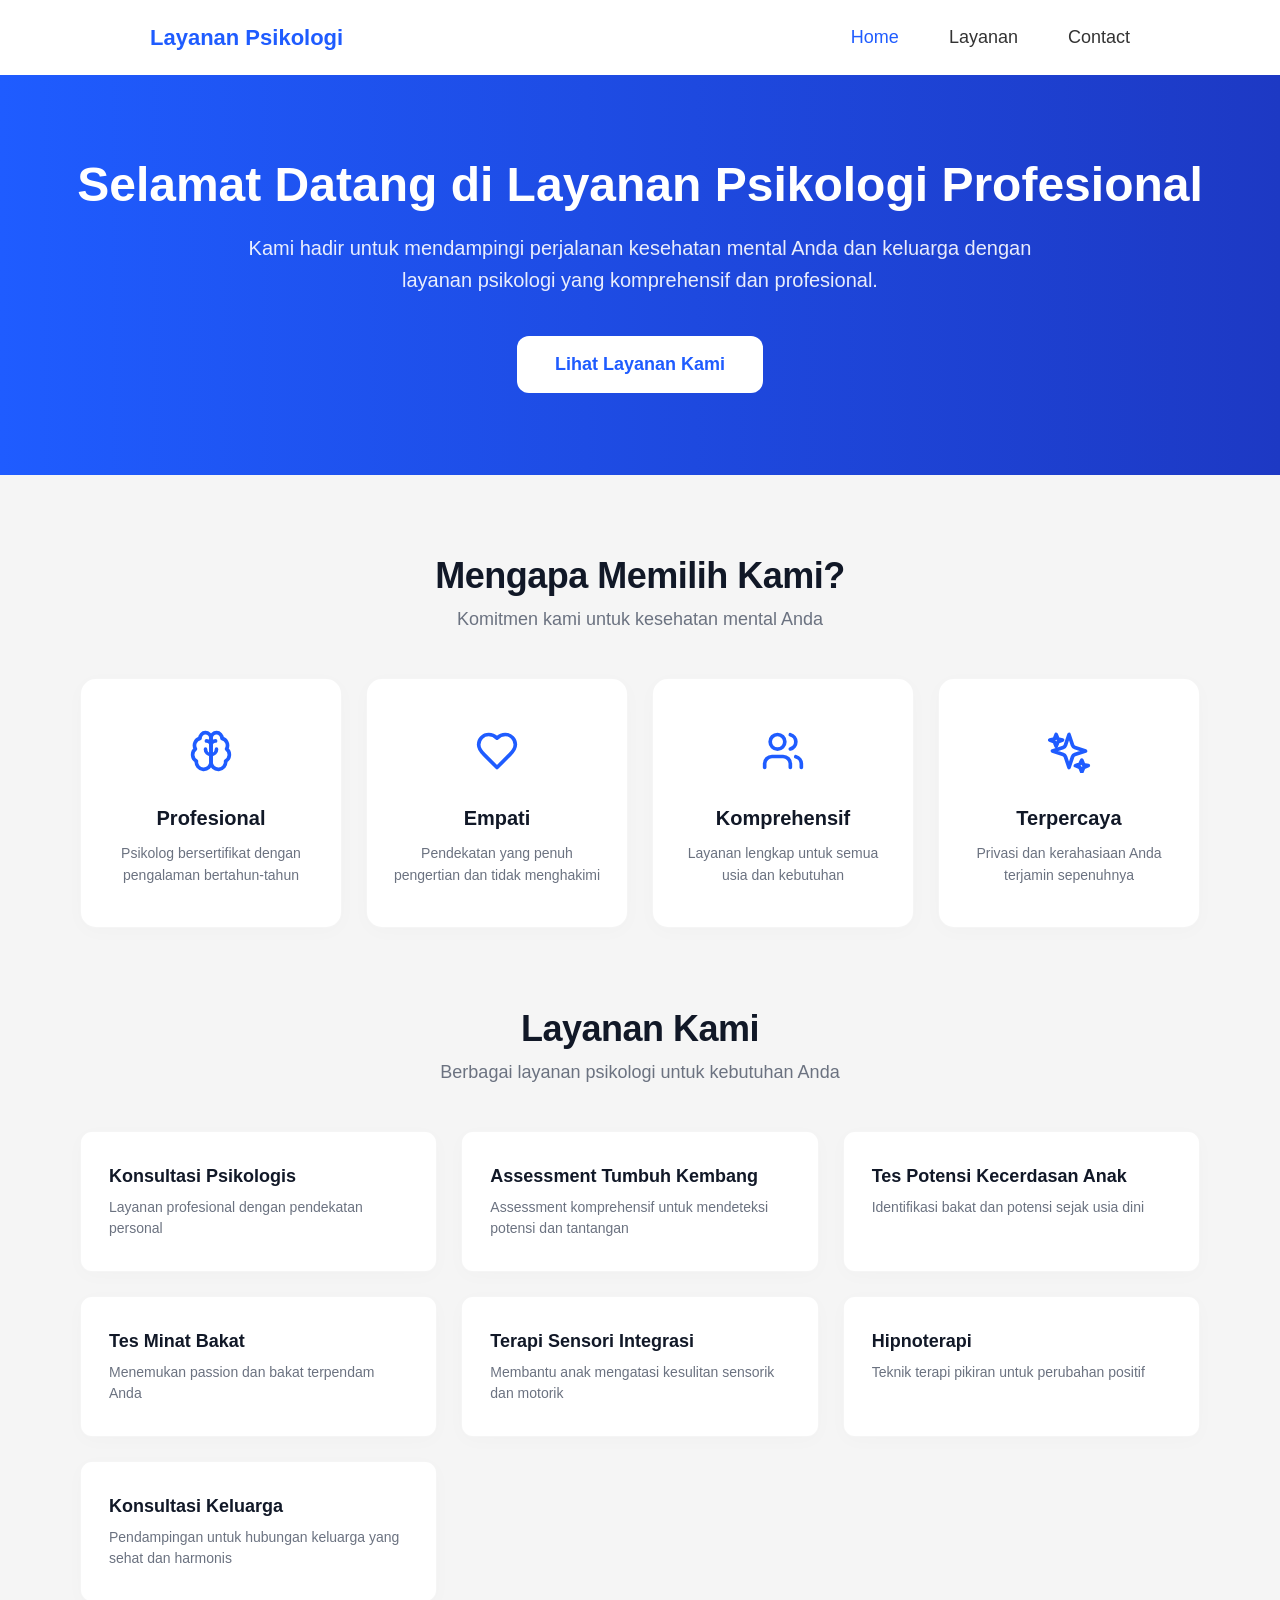
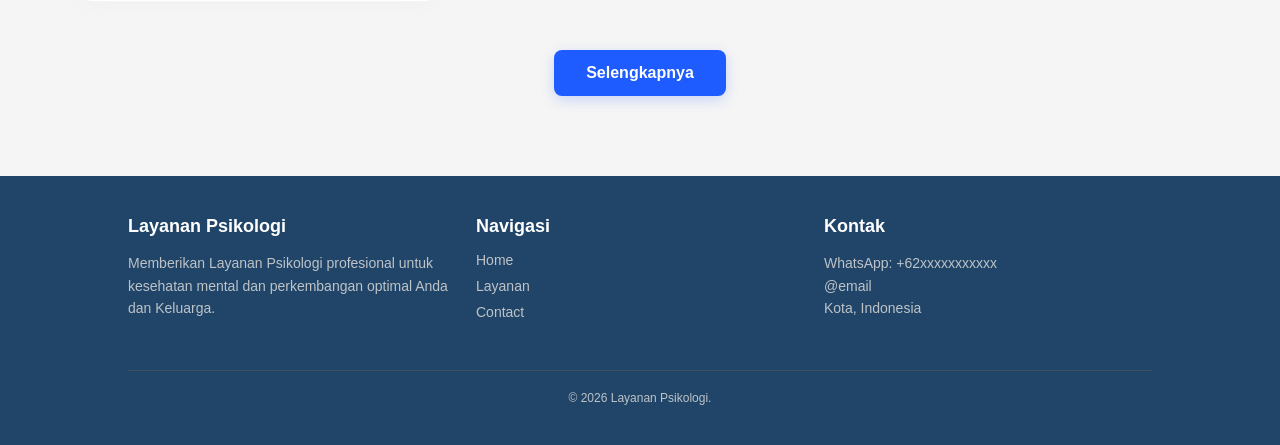
==== index.html @ d6e8cde5 "Update and rename home.html to index.html" ====
<!DOCTYPE html>
<html lang="id">

<head>
    <meta charset="UTF-8">
    <meta name="viewport" content="width=device-width, initial-scale=1.0">
    <link rel="stylesheet" href="projek.css">
    <title>Layanan Psikologi Profesional</title>
</head>

<body>
    <div class="header">
        <p>Layanan Psikologi</p>
        <ul>
            <li><a href="home.html" class="active">Home</a></li>
            <li><a href="layanan.html">Layanan</a></li>
            <li><a href="contact.html">Contact</a></li>
        </ul>
    </div>

    <div class="container contact-hero">
        <div class="hero">
            <h1>Selamat Datang di Layanan Psikologi Profesional</h1>
            <p>Kami hadir untuk mendampingi perjalanan kesehatan mental Anda dan keluarga dengan layanan psikologi yang
                komprehensif dan profesional.</p>
            <a href="layanan.html" class="btn">Lihat Layanan Kami</a>
        </div>
    </div>

    <div class="why-choose-us">
        <h2>Mengapa Memilih Kami?</h2>
        <p class="section-subtitle">Komitmen kami untuk kesehatan mental Anda</p>

        <div class="why-us-cards">
            <div class="why-us-card">
                <div class="why-us-icon">
                    <svg xmlns="http://www.w3.org/2000/svg" width="48" height="48" viewBox="0 0 24 24" fill="none"
                        stroke="currentColor" stroke-width="2" stroke-linecap="round" stroke-linejoin="round">
                        <!-- Left hemisphere lobes -->
                        <path
                            d="M12 5a3 3 0 1 0-5.997.125 4 4 0 0 0-2.526 5.77 4 4 0 0 0 .556 6.588A4 4 0 1 0 12 18Z" />
                        <!-- Right hemisphere lobes -->
                        <path
                            d="M12 5a3 3 0 1 1 5.997.125 4 4 0 0 1 2.526 5.77 4 4 0 0 1-.556 6.588A4 4 0 1 1 12 18Z" />
                        <!-- Inner sulci/gyri curves for organic realistic look -->
                        <path d="M12 14a3 3 0 0 1-3-3" />
                        <path d="M12 14a3 3 0 0 0 3-3" />
                        <path d="M12 9a2.5 2.5 0 0 0-2.5-2.5" />
                        <path d="M12 9a2.5 2.5 0 0 1 2.5-2.5" />
                    </svg>
                </div>
                <h3>Profesional</h3>
                <p>Psikolog bersertifikat dengan pengalaman bertahun-tahun</p>
            </div>

            <div class="why-us-card">
                <div class="why-us-icon">
                    <svg xmlns="http://www.w3.org/2000/svg" width="48" height="48" viewBox="0 0 24 24" fill="none"
                        stroke="currentColor" stroke-width="2" stroke-linecap="round" stroke-linejoin="round">
                        <path
                            d="M19 14c1.49-1.46 3-3.21 3-5.5A5.5 5.5 0 0 0 16.5 3c-1.76 0-3 .5-4.5 2-1.5-1.5-2.74-2-4.5-2A5.5 5.5 0 0 0 2 8.5c0 2.3 1.5 4.05 3 5.5l7 7Z" />
                    </svg>
                </div>
                <h3>Empati</h3>
                <p>Pendekatan yang penuh pengertian dan tidak menghakimi</p>
            </div>

            <div class="why-us-card">
                <div class="why-us-icon">
                    <svg xmlns="http://www.w3.org/2000/svg" width="48" height="48" viewBox="0 0 24 24" fill="none"
                        stroke="currentColor" stroke-width="2" stroke-linecap="round" stroke-linejoin="round">
                        <path d="M16 21v-2a4 4 0 0 0-4-4H6a4 4 0 0 0-4 4v2" />
                        <circle cx="9" cy="7" r="4" />
                        <path d="M22 21v-2a4 4 0 0 0-3-3.87" />
                        <path d="M16 3.13a4 4 0 0 1 0 7.75" />
                    </svg>
                </div>
                <h3>Komprehensif</h3>
                <p>Layanan lengkap untuk semua usia dan kebutuhan</p>
            </div>

            <div class="why-us-card">
                <div class="why-us-icon">
                    <svg xmlns="http://www.w3.org/2000/svg" width="48" height="48" viewBox="0 0 24 24" fill="none"
                        stroke="currentColor" stroke-width="2" stroke-linecap="round" stroke-linejoin="round">
                        <path
                            d="m12 3-1.912 5.813a2 2 0 0 1-1.275 1.275L3 12l5.813 1.912a2 2 0 0 1 1.275 1.275L12 21l1.912-5.813a2 2 0 0 1 1.275-1.275L21 12l-5.813-1.912a2 2 0 0 1-1.275-1.275Z" />
                        <path d="m5 3 1 2.5L8.5 6 6 7 5 9.5 4 7 1.5 6 4 5.5Z" />
                        <path d="m19 17 1 2.5 2.5.5-2.5 1-1 2.5-1-2.5-2.5-1 2.5-1Z" />
                    </svg>
                </div>
                <h3>Terpercaya</h3>
                <p>Privasi dan kerahasiaan Anda terjamin sepenuhnya</p>
            </div>
        </div>
    </div>
    
    <div class="services-section">
        <h2>Layanan Kami</h2>
        <p class="section-subtitle">Berbagai layanan psikologi untuk kebutuhan Anda</p>

        <div class="services-grid">
            <div class="services-card">
                <h3>Konsultasi Psikologis</h3>
                <p>Layanan profesional dengan pendekatan personal</p>
            </div>
            <div class="services-card">
                <h3>Assessment Tumbuh Kembang</h3>
                <p>Assessment komprehensif untuk mendeteksi potensi dan tantangan</p>
            </div>
            <div class="services-card">
                <h3>Tes Potensi Kecerdasan Anak</h3>
                <p>Identifikasi bakat dan potensi sejak usia dini</p>
            </div>
            <div class="services-card">
                <h3>Tes Minat Bakat</h3>
                <p>Menemukan passion dan bakat terpendam Anda</p>
            </div>
            <div class="services-card">
                <h3>Terapi Sensori Integrasi</h3>
                <p>Membantu anak mengatasi kesulitan sensorik dan motorik</p>
            </div>
            <div class="services-card">
                <h3>Hipnoterapi</h3>
                <p>Teknik terapi pikiran untuk perubahan positif</p>
            </div>
            <div class="services-card">
                <h3>Konsultasi Keluarga</h3>
                <p>Pendampingan untuk hubungan keluarga yang sehat dan harmonis</p>
            </div>
        </div>

        <div class="services-action">
            <a href="layanan.html" class="btn-more">Selengkapnya</a>
        </div>
    </div>
    
    <footer class="footer">
        <div class="footer-container">
            <div class="footer-section">
                <h3>Layanan Psikologi</h3>
                <p>Memberikan Layanan Psikologi profesional untuk kesehatan mental dan perkembangan optimal Anda dan
                    Keluarga.</p>
            </div>

            <div class="footer-section">
                <h3>Navigasi</h3>
                <ul>
                    <li><a href="home.html">Home</a></li>
                    <li><a href="layanan.html">Layanan</a></li>
                    <li><a href="contact.html">Contact</a></li>
                </ul>
            </div>
            <div class="footer-section">
                <h3>Kontak</h3>
                <div class="contact-info">
                    <p>WhatsApp: +62xxxxxxxxxxx</p>
                    <p>@email</p>
                    <p>Kota, Indonesia</p>
                </div>
            </div>
        </div>
        <div class="footer-bottom">
            &copy; 2026 Layanan Psikologi.
        </div>
    </footer>

    <script src="projek.js"></script>
</body>

</html>
---- projek.css ----
* {
    margin: 0;
    padding: 0;
    box-sizing: border-box;
    font-family: 'SF Pro Display', sans-serif;
}

body {
    background-color: #f5f5f5;
}


.header {
    background-color: white;
    width: 100%;
    height: 75px;

    display: flex;
    align-items: center;
}

.header p {
    margin-left: 150px;
    font-size: 22px;
    font-weight: bold;
    color: #1f5cff;
}

.header ul {
    list-style: none;

    margin-left: auto;
    margin-right: 150px;

    display: flex;
    gap: 50px;
}

.header ul li a {
    text-decoration: none;
    color: #333;
    font-size: 18px;
    transition: 0.3s;
}

.header ul li a:hover,
.header ul li a.active {
    color: #1f5cff;
}

.container {
    height: 600px;
    background: linear-gradient(to right, #1f5cff, #1d39c4);
    display: flex;
    justify-content: center;
    align-items: center;

    text-align: center;
    padding: 0 30px;
}

.hero h1 {
    color: white;
    font-size: 48px;
    margin-bottom: 20px;
    max-width: 1500px;
}

.hero p {
    color: rgba(255, 255, 255, 0.9);
    font-size: 20px;
    line-height: 1.6;

    max-width: 850px;

    margin: auto;
    margin-bottom: 40px;
}

.btn {
    display: inline-block;
    background-color: white;
    color: #1f5cff;

    text-decoration: none;
    font-weight: bold;
    font-size: 18px;

    padding: 18px 38px;
    border-radius: 12px;
    border: none;
    cursor: pointer;

    transition: 0.3s;
}

.btn:hover {
    background-color: #ececec;
}

.contact-hero {
    height: 400px;
}

.contact-page {
    display: flex;
    gap: 40px;
    max-width: 1200px;
    margin: 40px auto;
    padding: 0 30px;
    align-items: flex-start;
}

.contact-cards {
    flex: 1;
    display: flex;
    flex-direction: column;
    gap: 16px;
}

.contact-card {
    background-color: white;
    border: 1px solid #e8e8e8;
    border-radius: 12px;
    padding: 24px 28px;
    display: flex;
    gap: 16px;
    align-items: flex-start;
    transition: box-shadow 0.3s;
}

.contact-card:hover {
    box-shadow: 0 4px 16px rgba(0, 0, 0, 0.08);
}

.card-icon {
    font-size: 24px;
    flex-shrink: 0;
    margin-top: 2px;
}

.card-content h3 {
    font-size: 16px;
    font-weight: 700;
    color: #1a1a1a;
    margin-bottom: 6px;
}

.card-content p {
    font-size: 14px;
    color: #666;
    line-height: 1.5;
    margin: 0;
}

.wa-btn {
    display: inline-block;
    background-color: #25d366;
    color: white;
    text-decoration: none;
    font-size: 14px;
    font-weight: 600;
    padding: 10px 20px;
    border-radius: 8px;
    margin-top: 10px;
    transition: background-color 0.3s;
}

.wa-btn:hover {
    background-color: #1fb855;
}

.card-phone {
    display: block;
    font-size: 13px;
    color: #888;
    margin-top: 8px;
}

.card-link {
    display: inline-block;
    font-size: 14px;
    color: #1f5cff;
    text-decoration: none;
    font-weight: 600;
    margin-top: 4px;
}

.card-link:hover {
    text-decoration: underline;
}

.card-note {
    font-size: 12px !important;
    color: #999 !important;
    font-style: italic;
    margin-top: 6px !important;
}

.contact-form-wrapper {
    flex: 1;
    position: sticky;
    top: 30px;
}

.contact-form {
    background-color: white;
    padding: 36px;
    border-radius: 12px;
    border: 1px solid #e8e8e8;
    text-align: left;
}

.form-group {
    margin-bottom: 20px;
}

.form-group label {
    display: block;
    font-size: 14px;
    font-weight: 600;
    color: #333;
    margin-bottom: 8px;
}

.form-group input,
.form-group textarea,
.form-group select {
    width: 100%;
    padding: 14px 16px;
    font-size: 15px;
    border: 1px solid #ddd;
    border-radius: 10px;
    outline: none;
    transition: border-color 0.3s;
    font-family: inherit;
    background-color: #fff;
    color: #333;
}

.form-group select {
    appearance: auto;
    cursor: pointer;
}

.form-group input:focus,
.form-group textarea:focus,
.form-group select:focus {
    border-color: #1f5cff;
}

.form-group textarea {
    resize: vertical;
}

.btn-submit {
    width: 100%;
    background-color: #1f5cff;
    color: white;
    margin-top: 10px;
    border-radius: 10px;
    padding: 16px 38px;
}

.btn-submit:hover {
    background-color: #1d39c4;
}

.form-wa-note {
    text-align: center;
    font-size: 13px;
    color: #1f5cff;
    margin-top: 16px;
    text-decoration: underline;
    cursor: pointer;
}

.footer {
    background-color: #214569;
    color: #ffffff;
    padding: 40px 10%;
    font-size: 14px;
}

.footer-container {
    display: flex;
    justify-content: space-between;
    flex-wrap: wrap;
    gap: 20px;
}

.footer-section {
    flex: 1;
    min-width: 250px;
}

.footer-section h3 {
    font-size: 18px;
    margin-bottom: 15px;
}

.footer-section p {
    line-height: 1.6;
    color: #bdc3c7;
}

.footer-section ul {
    list-style: none;
    padding: 0;
}

.footer-section ul li {
    margin-bottom: 10px;
}

.footer-section ul li a {
    color: #bdc3c7;
    text-decoration: none;
    transition: color 0.3s;
}

.footer-section ul li a:hover {
    color: #ffffff;
}

.contact-info i {
    margin-right: 10px;
}

.footer-bottom {
    text-align: center;
    margin-top: 40px;
    border-top: 1px solid #3e4f5f;
    padding-top: 20px;
    color: #bdc3c7;
    font-size: 12px;
}

.why-choose-us {
    max-width: 1200px;
    margin: 80px auto;
    padding: 0 40px;
    text-align: center;
}

.why-choose-us h2 {
    font-size: 36px;
    font-weight: 700;
    color: #111827;
    margin-bottom: 12px;
    letter-spacing: -0.5px;
}

.why-choose-us .section-subtitle {
    font-size: 18px;
    color: #6b7280;
    margin-bottom: 48px;
    font-weight: 400;
}

.why-us-cards {
    display: grid;
    grid-template-columns: repeat(4, 1fr);
    gap: 24px;
    width: 100%;
}

.why-us-card {
    background-color: #ffffff;
    border: 1px solid rgba(0, 0, 0, 0.04);
    border-radius: 16px;
    padding: 40px 24px;
    display: flex;
    flex-direction: column;
    align-items: center;
    text-align: center;
    box-shadow: 0 4px 20px rgba(0, 0, 0, 0.02);
    transition: all 0.3s cubic-bezier(0.4, 0, 0.2, 1);
}

.why-us-card:hover {
    transform: translateY(-6px);
    box-shadow: 0 12px 30px rgba(31, 92, 255, 0.08);
    border-color: rgba(31, 92, 255, 0.15);
}

.why-us-icon {
    display: flex;
    justify-content: center;
    align-items: center;
    width: 64px;
    height: 64px;
    border-radius: 50%;
    margin-bottom: 24px;
    transition: transform 0.3s ease;
}

.why-us-card:hover .why-us-icon {
    transform: scale(1.08);
}

.why-us-icon svg {
    color: #1f5cff;
    width: 44px;
    height: 44px;
}

.why-us-card h3 {
    font-size: 20px;
    font-weight: 700;
    color: #111827;
    margin-bottom: 12px;
}

.why-us-card p {
    font-size: 14px;
    color: #6b7280;
    line-height: 1.6;
    margin: 0;
}

@media (max-width: 1024px) {
    .why-us-cards {
        grid-template-columns: repeat(2, 1fr);
        gap: 20px;
    }

    .why-choose-us {
        margin: 60px auto;
        padding: 0 30px;
    }
}

@media (max-width: 640px) {
    .why-us-cards {
        grid-template-columns: 1fr;
        gap: 16px;
    }

    .why-choose-us h2 {
        font-size: 28px;
    }

    .why-choose-us .section-subtitle {
        font-size: 16px;
        margin-bottom: 32px;
    }

    .why-choose-us {
        margin: 40px auto;
    }
}

.services-section {
    max-width: 1200px;
    margin: 80px auto;
    padding: 0 40px;
    text-align: center;
}

.services-section h2 {
    font-size: 36px;
    font-weight: 700;
    color: #111827;
    margin-bottom: 12px;
    letter-spacing: -0.5px;
}

.services-section .section-subtitle {
    font-size: 18px;
    color: #6b7280;
    margin-bottom: 48px;
    font-weight: 400;
}

.services-grid {
    display: grid;
    grid-template-columns: repeat(3, 1fr);
    gap: 24px;
    width: 100%;
}

.services-card {
    background-color: #ffffff;
    border: 1px solid rgba(0, 0, 0, 0.04);
    border-radius: 12px;
    padding: 32px 28px;
    display: flex;
    flex-direction: column;
    align-items: flex-start;
    text-align: left;
    box-shadow: 0 4px 20px rgba(0, 0, 0, 0.02);
    transition: all 0.3s cubic-bezier(0.4, 0, 0.2, 1);
}

.services-card:hover {
    transform: translateY(-5px);
    box-shadow: 0 10px 25px rgba(31, 92, 255, 0.06);
    border-color: rgba(31, 92, 255, 0.12);
}

.services-card h3 {
    font-size: 18px;
    font-weight: 700;
    color: #111827;
    margin-bottom: 8px;
    line-height: 1.4;
}

.services-card p {
    font-size: 14px;
    color: #6b7280;
    line-height: 1.5;
    margin: 0;
}

.services-action {
    margin-top: 48px;
    display: flex;
    justify-content: center;
}

.btn-more {
    display: inline-block;
    background-color: #1f5cff;
    color: white;
    text-decoration: none;
    font-weight: 600;
    font-size: 16px;
    padding: 14px 32px;
    border-radius: 8px;
    border: none;
    cursor: pointer;
    box-shadow: 0 4px 14px rgba(31, 92, 255, 0.2);
    transition: all 0.3s ease;
}

.btn-more:hover {
    background-color: #1d39c4;
    transform: translateY(-2px);
    box-shadow: 0 6px 20px rgba(31, 92, 255, 0.3);
}

@media (max-width: 1024px) {
    .services-grid {
        grid-template-columns: repeat(2, 1fr);
        gap: 20px;
    }

    .services-section {
        margin: 60px auto;
        padding: 0 30px;
    }
}

@media (max-width: 640px) {
    .services-grid {
        grid-template-columns: 1fr;
        gap: 16px;
    }

    .services-section h2 {
        font-size: 28px;
    }

    .services-section .section-subtitle {
        font-size: 16px;
        margin-bottom: 32px;
    }

    .services-section {
        margin: 40px auto;
    }

    .btn-more {
        width: 100%;
        text-align: center;
    }
}

.services-page {
    padding: 70px 40px 90px;
}

.services-header {
    text-align: center;
    margin-bottom: 55px;
}

.services-header h1 {
    font-size: 48px;
    font-weight: 700;
    color: #111827;
    margin-bottom: 16px;
    letter-spacing: -1px;
}

.services-header p {
    max-width: 760px;
    margin: auto;

    color: #6b7280;
    font-size: 17px;
    line-height: 1.8;
}

.services-list {
    max-width: 1200px;
    margin: auto;

    display: flex;
    flex-direction: column;
    gap: 28px;
}

.service-item {
    background-color: white;

    border-radius: 16px;
    padding: 38px;

    display: flex;
    align-items: flex-start;
    gap: 24px;

    border: 1px solid rgba(0,0,0,0.04);

    box-shadow: 0 4px 20px rgba(0,0,0,0.03);

    transition: all 0.3s ease;
}

.service-item:hover {
    transform: translateY(-5px);

    box-shadow: 0 12px 30px rgba(31, 92, 255, 0.08);

    border-color: rgba(31, 92, 255, 0.1);
}

.service-icon {
    width: 56px;
    height: 56px;

    min-width: 56px;

    background-color: #eef4ff;
    border-radius: 14px;

    display: flex;
    justify-content: center;
    align-items: center;
}

.service-icon i {
    font-size: 24px;
    color: #1f5cff;
}

.service-content {
    flex: 1;
}

.service-content h3 {
    font-size: 30px;
    font-weight: 700;
    color: #111827;

    margin-bottom: 12px;
}

.service-content p {
    font-size: 15px;
    line-height: 1.9;
    color: #6b7280;
}

.service-benefit-title {
    margin-top: 24px;
    margin-bottom: 16px;

    font-size: 16px;
    font-weight: 700;
    color: #111827;
}

.service-benefits {
    list-style: none;
    padding-left: 0;
}

.service-benefits li {
    position: relative;

    padding-left: 26px;
    margin-bottom: 12px;

    color: #6b7280;
    font-size: 14px;
    line-height: 1.7;
}

.service-benefits li::before {
    content: "✓";

    position: absolute;
    left: 0;
    top: 0;

    color: #1f5cff;
    font-weight: bold;
}

.services-cta {
    max-width: 1200px;
    margin: 80px auto 0;

    background: linear-gradient(to right, #1f5cff, #1d39c4);

    border-radius: 16px;

    padding: 65px 30px;

    text-align: center;
}

.services-cta h2 {
    color: white;
    font-size: 38px;
    font-weight: 700;

    margin-bottom: 16px;
}

.services-cta p {
    color: rgba(255,255,255,0.88);

    font-size: 16px;
    line-height: 1.7;

    margin-bottom: 32px;
}

@media (max-width: 768px) {

    .services-page {
        padding: 50px 20px 70px;
    }

    .services-header h1 {
        font-size: 34px;
    }

    .services-header p {
        font-size: 15px;
    }

    .service-item {
        flex-direction: column;
        padding: 28px;
    }

    .service-content h3 {
        font-size: 24px;
    }

    .services-cta {
        padding: 45px 24px;
    }

    .services-cta h2 {
        font-size: 28px;
    }
}
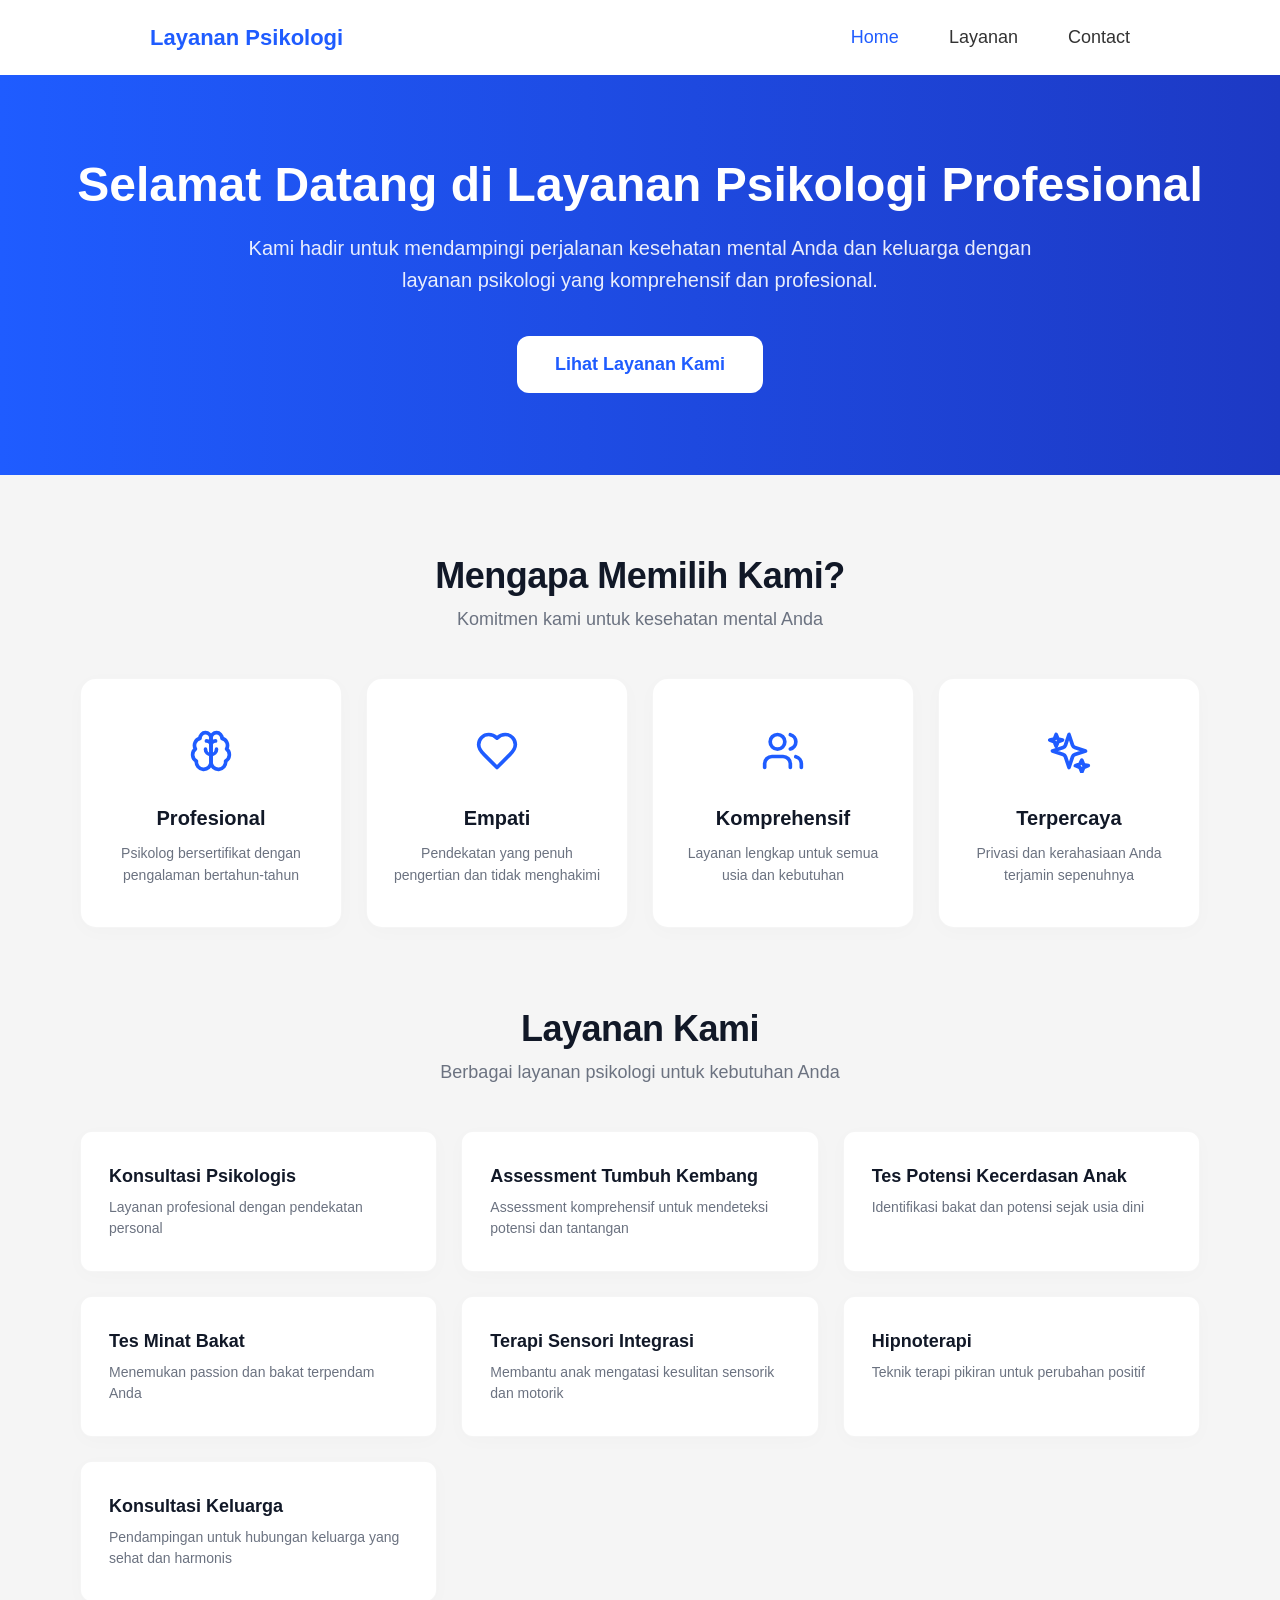
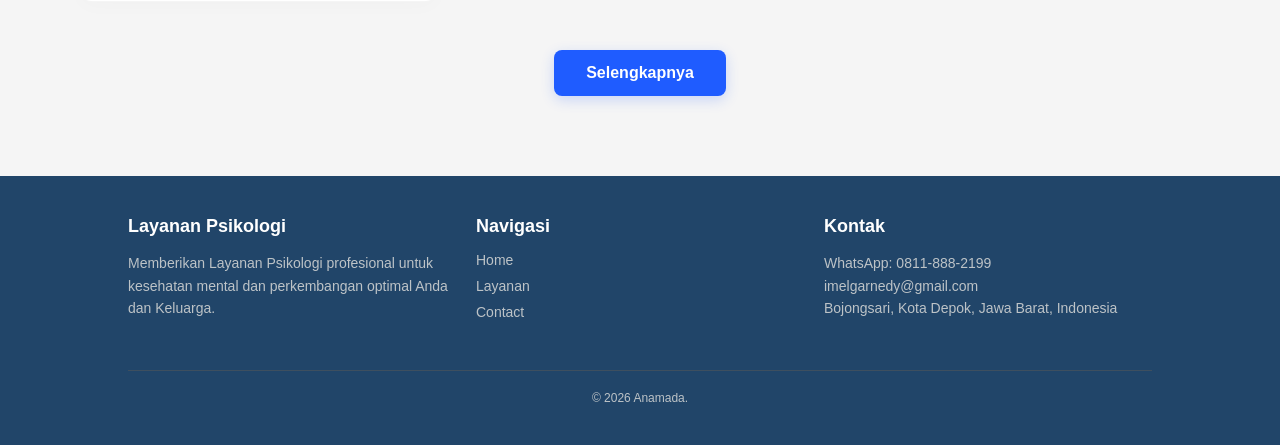
==== commit 4deca688: "push emaildan kontak" ====
--- a/index.html
+++ b/index.html
@@ -12,7 +12,7 @@
     <div class="header">
         <p>Layanan Psikologi</p>
         <ul>
-            <li><a href="home.html" class="active">Home</a></li>
+            <li><a href="index.html" class="active">Home</a></li>
             <li><a href="layanan.html">Layanan</a></li>
             <li><a href="contact.html">Contact</a></li>
         </ul>
@@ -36,13 +36,10 @@
                 <div class="why-us-icon">
                     <svg xmlns="http://www.w3.org/2000/svg" width="48" height="48" viewBox="0 0 24 24" fill="none"
                         stroke="currentColor" stroke-width="2" stroke-linecap="round" stroke-linejoin="round">
-                        <!-- Left hemisphere lobes -->
                         <path
                             d="M12 5a3 3 0 1 0-5.997.125 4 4 0 0 0-2.526 5.77 4 4 0 0 0 .556 6.588A4 4 0 1 0 12 18Z" />
-                        <!-- Right hemisphere lobes -->
                         <path
                             d="M12 5a3 3 0 1 1 5.997.125 4 4 0 0 1 2.526 5.77 4 4 0 0 1-.556 6.588A4 4 0 1 1 12 18Z" />
-                        <!-- Inner sulci/gyri curves for organic realistic look -->
                         <path d="M12 14a3 3 0 0 1-3-3" />
                         <path d="M12 14a3 3 0 0 0 3-3" />
                         <path d="M12 9a2.5 2.5 0 0 0-2.5-2.5" />
@@ -94,7 +91,7 @@
             </div>
         </div>
     </div>
-    
+
     <div class="services-section">
         <h2>Layanan Kami</h2>
         <p class="section-subtitle">Berbagai layanan psikologi untuk kebutuhan Anda</p>
@@ -134,7 +131,7 @@
             <a href="layanan.html" class="btn-more">Selengkapnya</a>
         </div>
     </div>
-    
+
     <footer class="footer">
         <div class="footer-container">
             <div class="footer-section">
@@ -142,11 +139,10 @@
                 <p>Memberikan Layanan Psikologi profesional untuk kesehatan mental dan perkembangan optimal Anda dan
                     Keluarga.</p>
             </div>
-
             <div class="footer-section">
                 <h3>Navigasi</h3>
                 <ul>
-                    <li><a href="home.html">Home</a></li>
+                    <li><a href="index.html">Home</a></li>
                     <li><a href="layanan.html">Layanan</a></li>
                     <li><a href="contact.html">Contact</a></li>
                 </ul>
@@ -154,18 +150,18 @@
             <div class="footer-section">
                 <h3>Kontak</h3>
                 <div class="contact-info">
-                    <p>WhatsApp: +62xxxxxxxxxxx</p>
-                    <p>@email</p>
-                    <p>Kota, Indonesia</p>
+                    <p>WhatsApp: 0811-888-2199</p>
+                    <p>imelgarnedy@gmail.com</p>
+                    <p>Bojongsari, Kota Depok, Jawa Barat, Indonesia</p>
                 </div>
             </div>
         </div>
         <div class="footer-bottom">
-            &copy; 2026 Layanan Psikologi.
+            &copy; 2026 Anamada.
         </div>
     </footer>
 
     <script src="projek.js"></script>
 </body>
 
-</html>
+</html>
--- a/projek.css
+++ b/projek.css
@@ -2,7 +2,7 @@
     margin: 0;
     padding: 0;
     box-sizing: border-box;
-    font-family: 'SF Pro Display', sans-serif;
+    font-family: 'SF Pro Display', 'Segoe UI', Tahoma, sans-serif;
 }
 
 body {
@@ -623,9 +623,9 @@
     align-items: flex-start;
     gap: 24px;
 
-    border: 1px solid rgba(0,0,0,0.04);
-
-    box-shadow: 0 4px 20px rgba(0,0,0,0.03);
+    border: 1px solid rgba(0, 0, 0, 0.04);
+
+    box-shadow: 0 4px 20px rgba(0, 0, 0, 0.03);
 
     transition: all 0.3s ease;
 }
@@ -733,7 +733,7 @@
 }
 
 .services-cta p {
-    color: rgba(255,255,255,0.88);
+    color: rgba(255, 255, 255, 0.88);
 
     font-size: 16px;
     line-height: 1.7;
@@ -772,3 +772,102 @@
         font-size: 28px;
     }
 }
+
+html,
+body {
+    overflow-x: hidden;
+}
+
+@media (max-width: 1024px) {
+
+    .header {
+        padding: 0 40px;
+    }
+
+    .header p {
+        margin-left: 0;
+    }
+
+    .header ul {
+        margin-right: 0;
+        gap: 30px;
+    }
+}
+
+@media (max-width: 768px) {
+
+    .header {
+        padding: 20px;
+        height: auto;
+        flex-wrap: wrap;
+        justify-content: center;
+        gap: 16px;
+    }
+
+    .header ul {
+        margin: 0;
+        gap: 24px;
+        justify-content: center;
+        flex-wrap: wrap;
+    }
+
+    .container {
+        padding: 0 24px;
+        height: auto;
+        min-height: 600px;
+    }
+
+    .hero h1 {
+        font-size: 42px;
+    }
+
+    .hero p {
+        font-size: 18px;
+    }
+
+    .contact-page {
+        flex-direction: column;
+    }
+
+    .contact-form-wrapper {
+        position: static;
+        width: 100%;
+    }
+
+    .why-us-cards {
+        grid-template-columns: repeat(2, 1fr);
+    }
+
+    .services-grid {
+        grid-template-columns: repeat(2, 1fr);
+    }
+}
+
+@media (max-width: 480px) {
+
+    .hero h1 {
+        font-size: 34px;
+        line-height: 1.3;
+    }
+
+    .hero p {
+        font-size: 16px;
+    }
+
+    .why-us-cards,
+    .services-grid {
+        grid-template-columns: 1fr;
+    }
+
+    .service-item {
+        flex-direction: column;
+    }
+
+    .services-header h1 {
+        font-size: 36px;
+    }
+
+    .services-cta h2 {
+        font-size: 30px;
+    }
+}
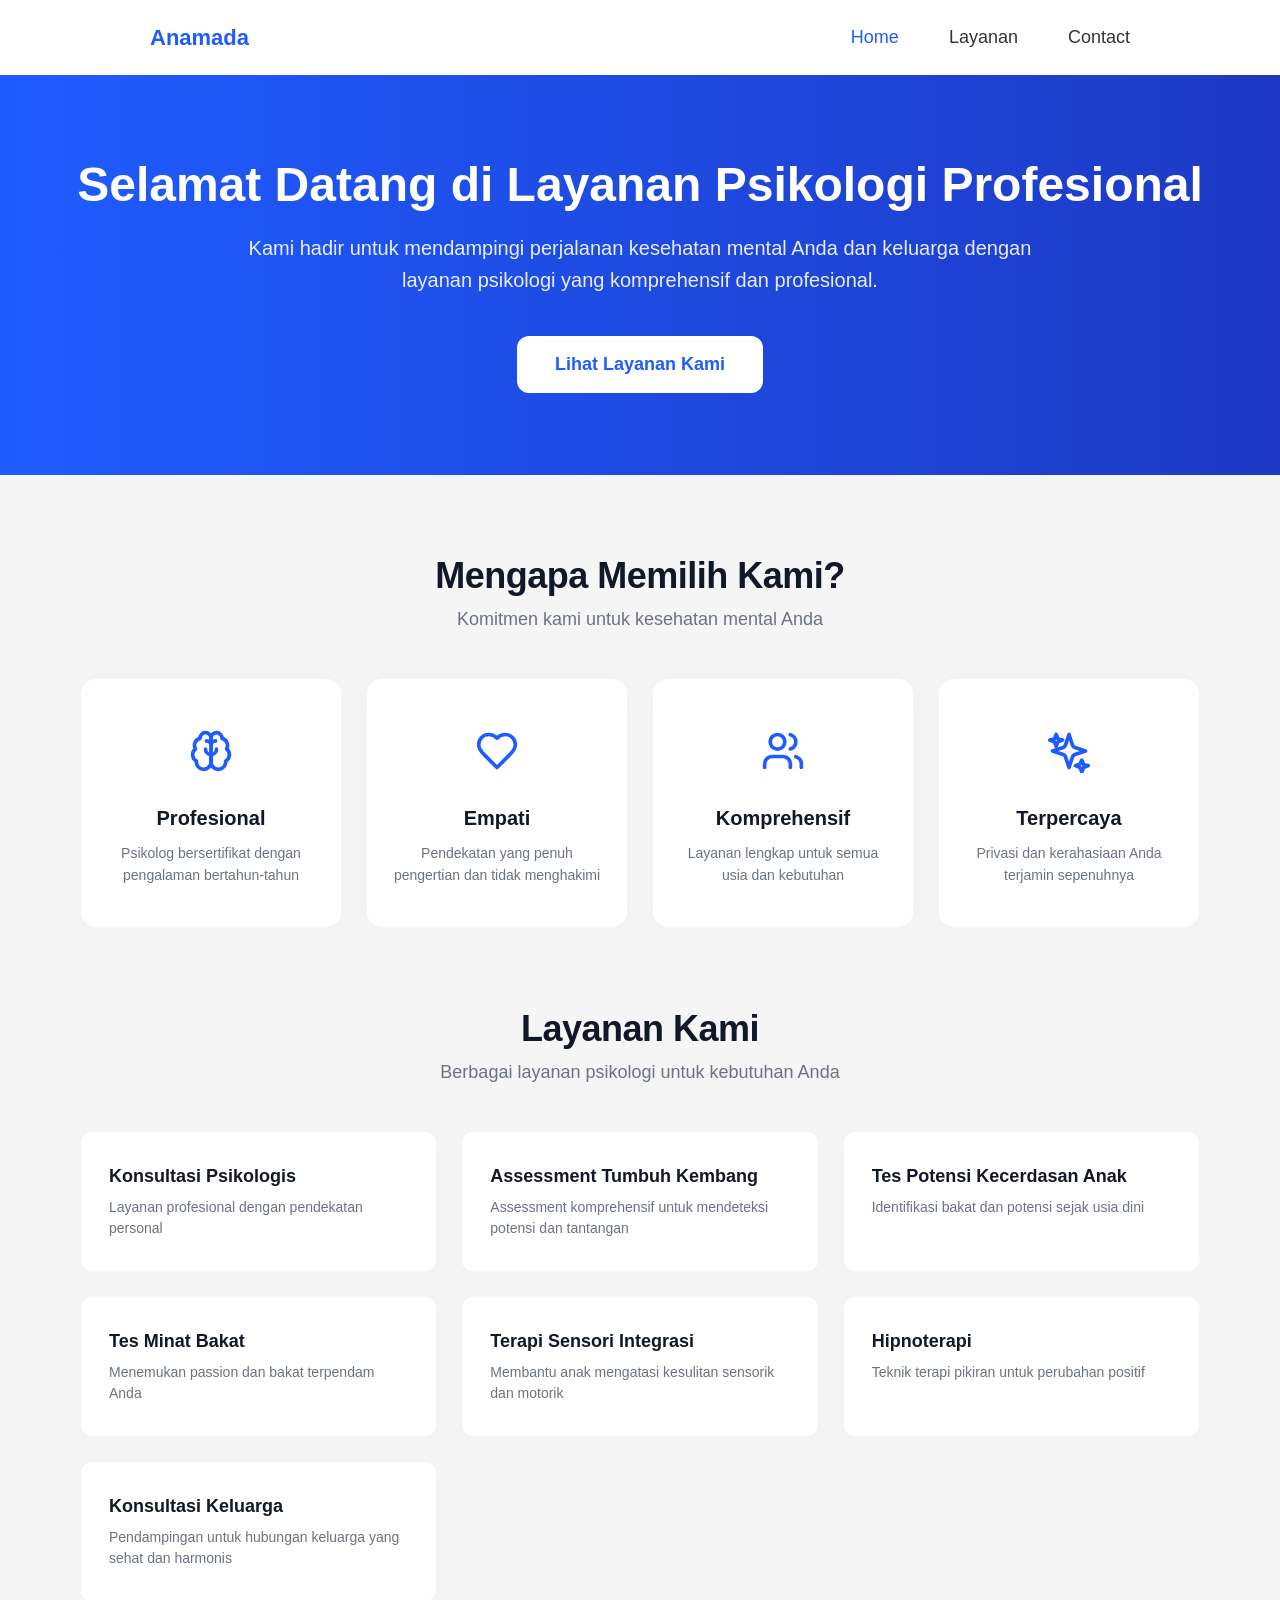
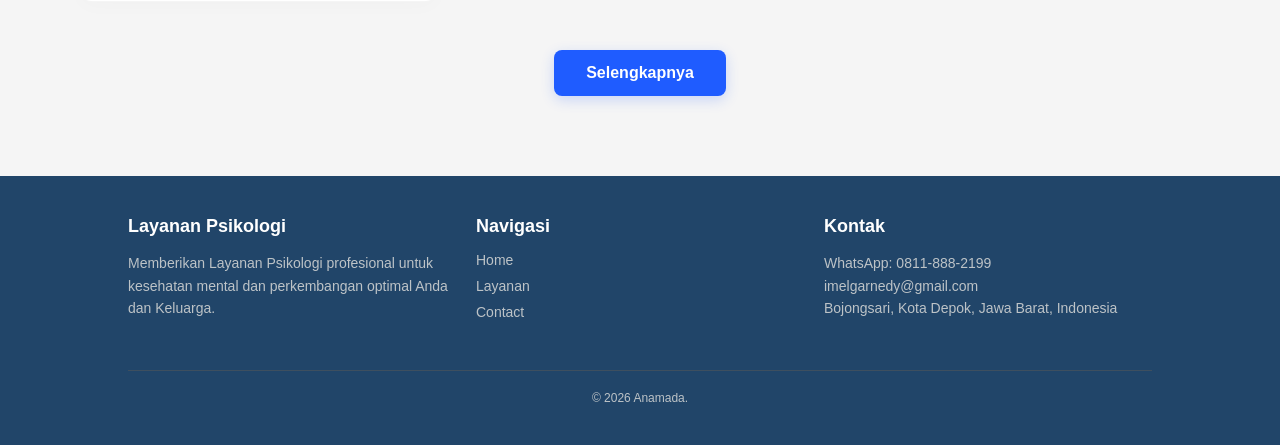
==== commit a2aae3a6: "dikit" ====
--- a/index.html
+++ b/index.html
@@ -10,7 +10,7 @@
 
 <body>
     <div class="header">
-        <p>Layanan Psikologi</p>
+        <p>Anamada</p>
         <ul>
             <li><a href="index.html" class="active">Home</a></li>
             <li><a href="layanan.html">Layanan</a></li>
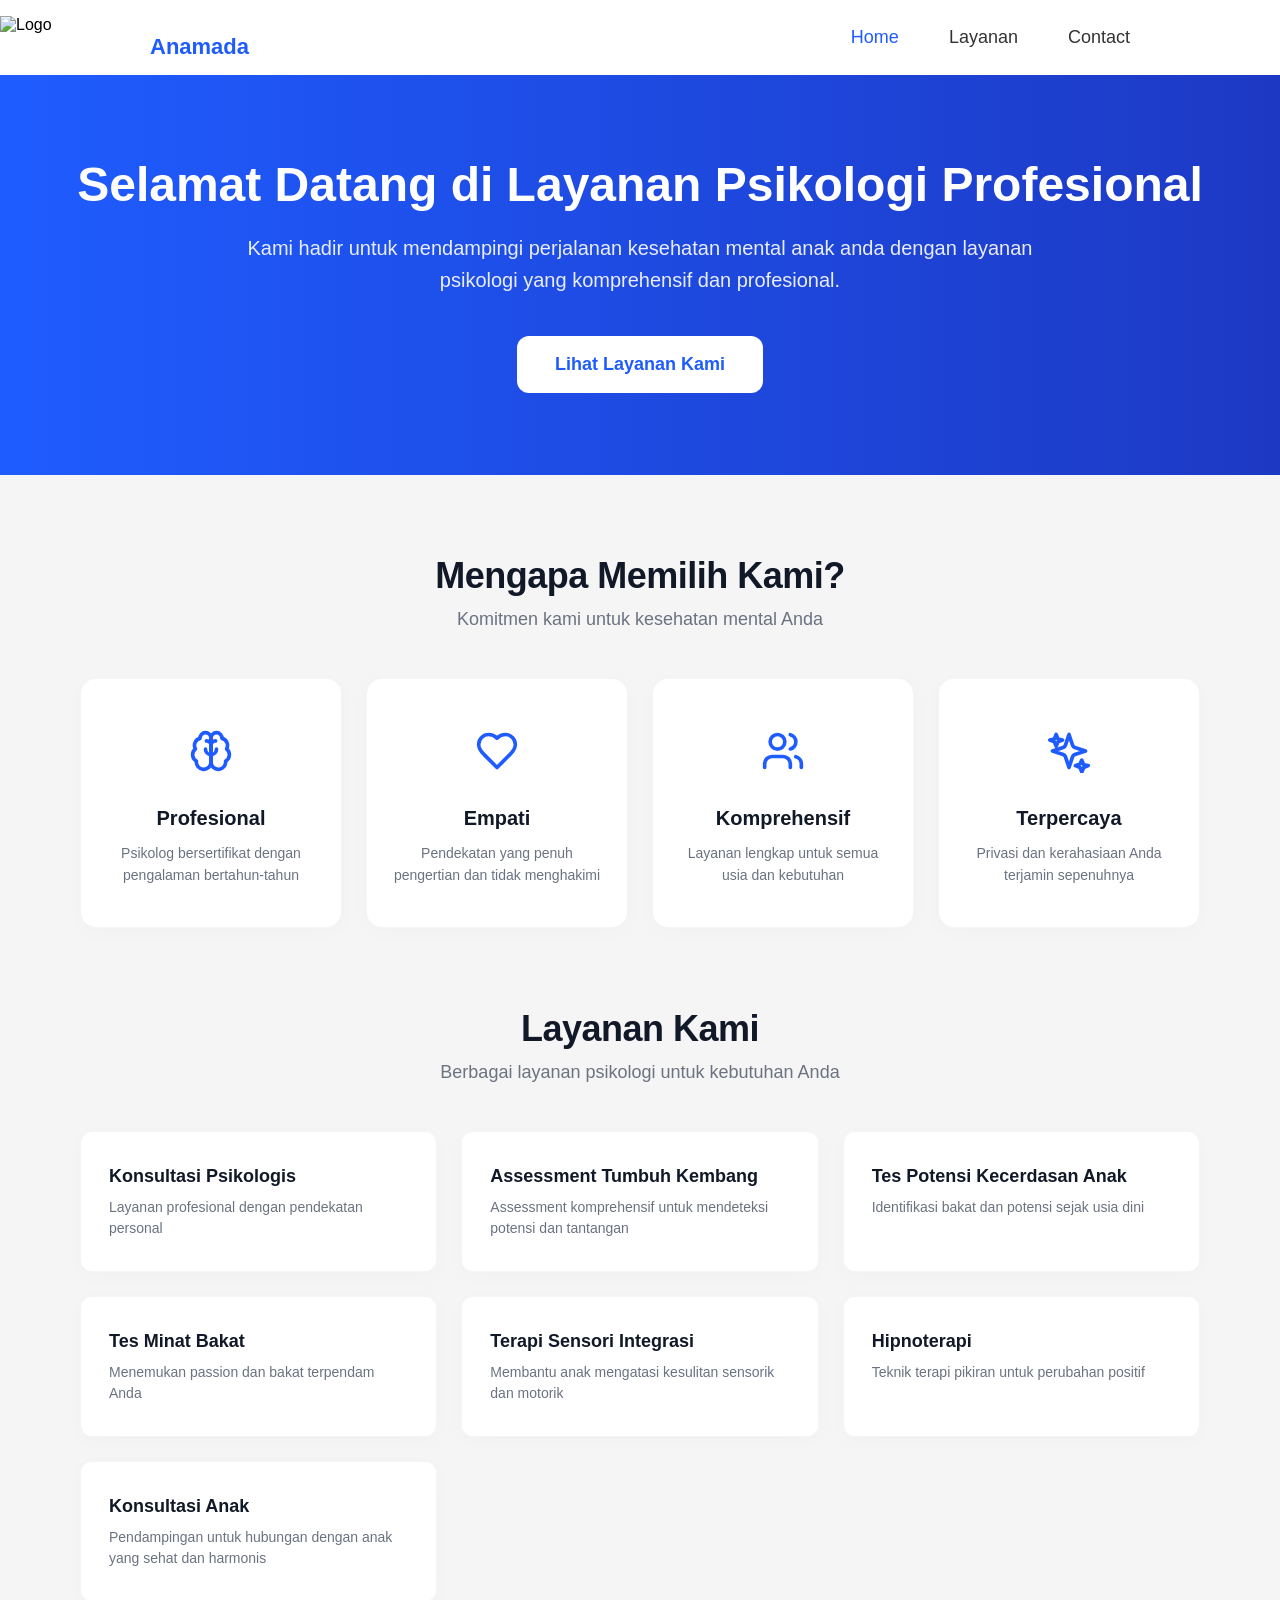
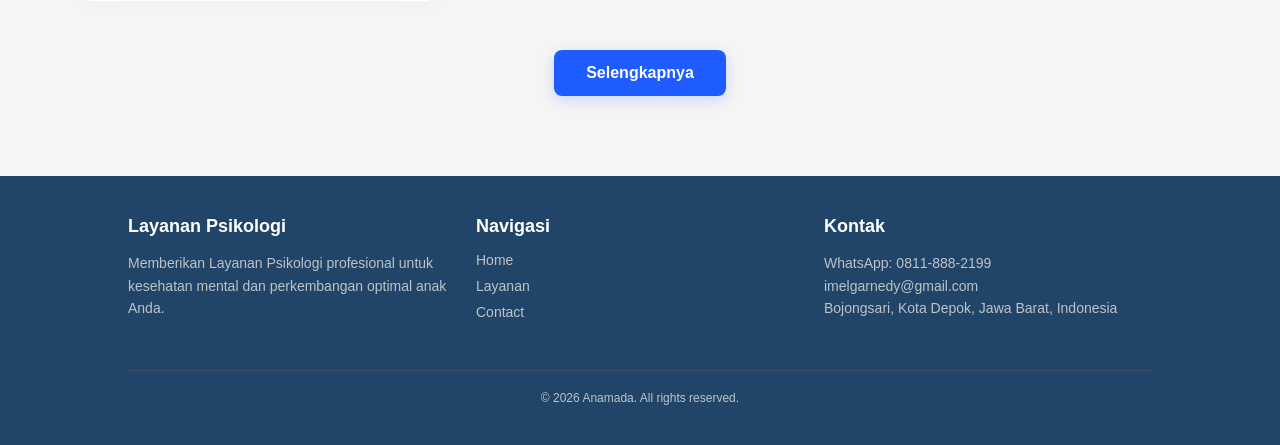
==== commit 8dcb7db8: "Update logo" ====
--- a/index.html
+++ b/index.html
@@ -10,7 +10,10 @@
 
 <body>
     <div class="header">
+       <div class="logo-container">
+        <img src="Logo.jpeg" alt="Logo" class="logo-img">
         <p>Anamada</p>
+        </div>
         <ul>
             <li><a href="index.html" class="active">Home</a></li>
             <li><a href="layanan.html">Layanan</a></li>
@@ -21,7 +24,7 @@
     <div class="container contact-hero">
         <div class="hero">
             <h1>Selamat Datang di Layanan Psikologi Profesional</h1>
-            <p>Kami hadir untuk mendampingi perjalanan kesehatan mental Anda dan keluarga dengan layanan psikologi yang
+            <p>Kami hadir untuk mendampingi perjalanan kesehatan mental anak anda dengan layanan psikologi yang
                 komprehensif dan profesional.</p>
             <a href="layanan.html" class="btn">Lihat Layanan Kami</a>
         </div>
@@ -91,7 +94,7 @@
             </div>
         </div>
     </div>
-
+    
     <div class="services-section">
         <h2>Layanan Kami</h2>
         <p class="section-subtitle">Berbagai layanan psikologi untuk kebutuhan Anda</p>
@@ -122,8 +125,8 @@
                 <p>Teknik terapi pikiran untuk perubahan positif</p>
             </div>
             <div class="services-card">
-                <h3>Konsultasi Keluarga</h3>
-                <p>Pendampingan untuk hubungan keluarga yang sehat dan harmonis</p>
+                <h3>Konsultasi Anak</h3>
+                <p>Pendampingan untuk hubungan dengan anak yang sehat dan harmonis</p>
             </div>
         </div>
 
@@ -131,14 +134,14 @@
             <a href="layanan.html" class="btn-more">Selengkapnya</a>
         </div>
     </div>
-
+    
     <footer class="footer">
         <div class="footer-container">
             <div class="footer-section">
                 <h3>Layanan Psikologi</h3>
-                <p>Memberikan Layanan Psikologi profesional untuk kesehatan mental dan perkembangan optimal Anda dan
-                    Keluarga.</p>
+                <p>Memberikan Layanan Psikologi profesional untuk kesehatan mental dan perkembangan optimal anak Anda.</p>
             </div>
+
             <div class="footer-section">
                 <h3>Navigasi</h3>
                 <ul>
@@ -157,11 +160,11 @@
             </div>
         </div>
         <div class="footer-bottom">
-            &copy; 2026 Anamada.
+            &copy; 2026 Anamada. All rights reserved.
         </div>
     </footer>
 
     <script src="projek.js"></script>
 </body>
 
-</html>+</html>
